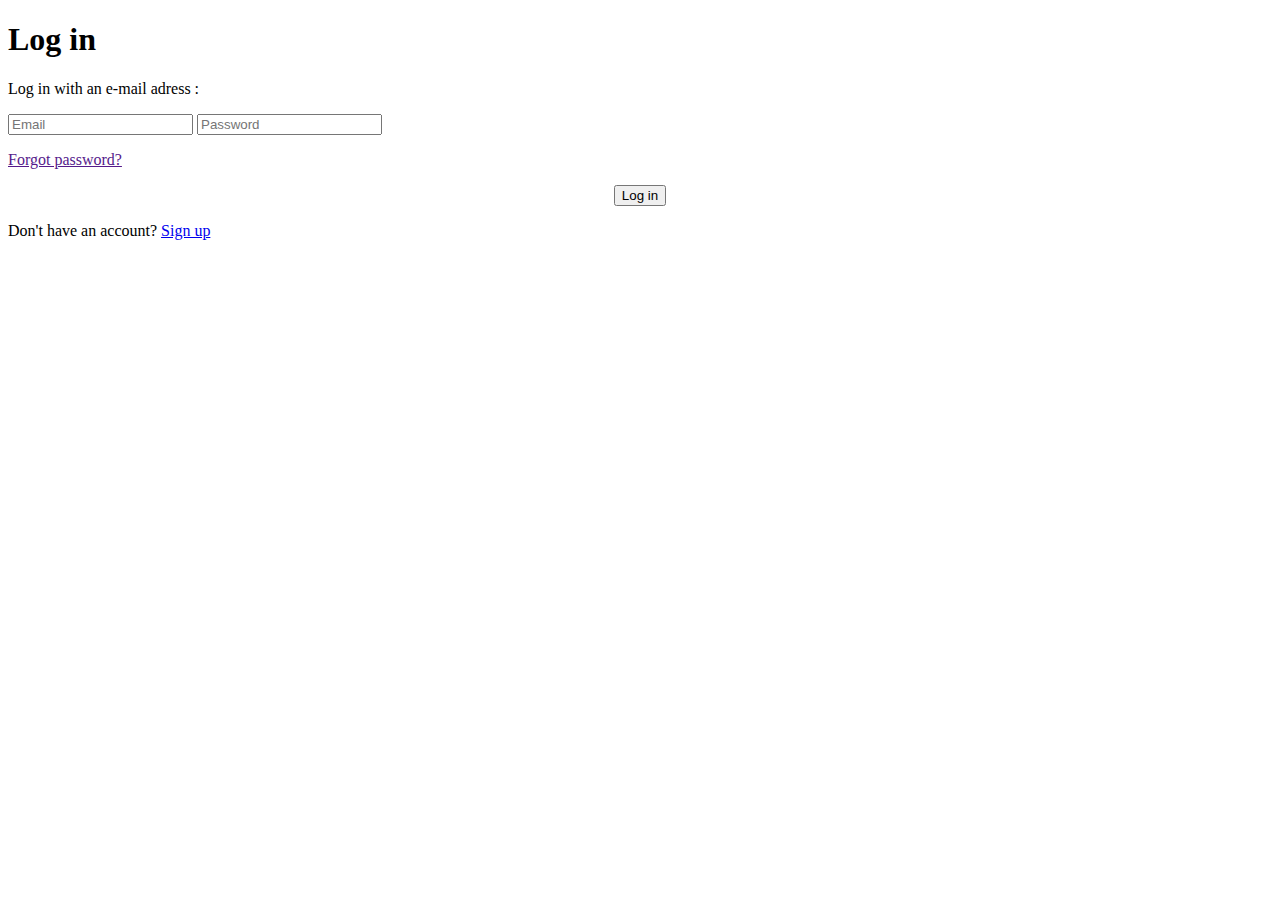
==== login.html @ c2f844f3 "Add files via upload" ====
<!DOCTYPE html>
<html lang="en">
<head>
    <meta charset="UTF-8">
    <meta name="viewport" content="width=device-width, initial-scale=1.0">
    <title>Login</title>
</head>
<body>
    <form method="POST" action="">     
        <h1>Log in</h1>
        <div class="social-media">
          <p><i class="fab fa-google"></i></p>
          <p><i class="fab fa-youtube"></i></p>
          <p><i class="fab fa-facebook-f"></i></p>
          <p><i class="fab fa-twitter"></i></p>
        </div>
        <p class="choose-email">Log in with an e-mail adress :</p>
        <div class="inputs">
          <input type="email" name="email" placeholder="Email" />
          <input type="password" name="password" placeholder="Password">
        </div>      
        <p class="forgot_password"><a href = ""> Forgot password? </a></p>
        <div align="center">  
          <button type="submit" name="send">Log in</button>
        </div>
        <p class="inscription">Don't have an account? <a href = "signup.html"> Sign up </a></p>  
      </form>
</body>
</html>
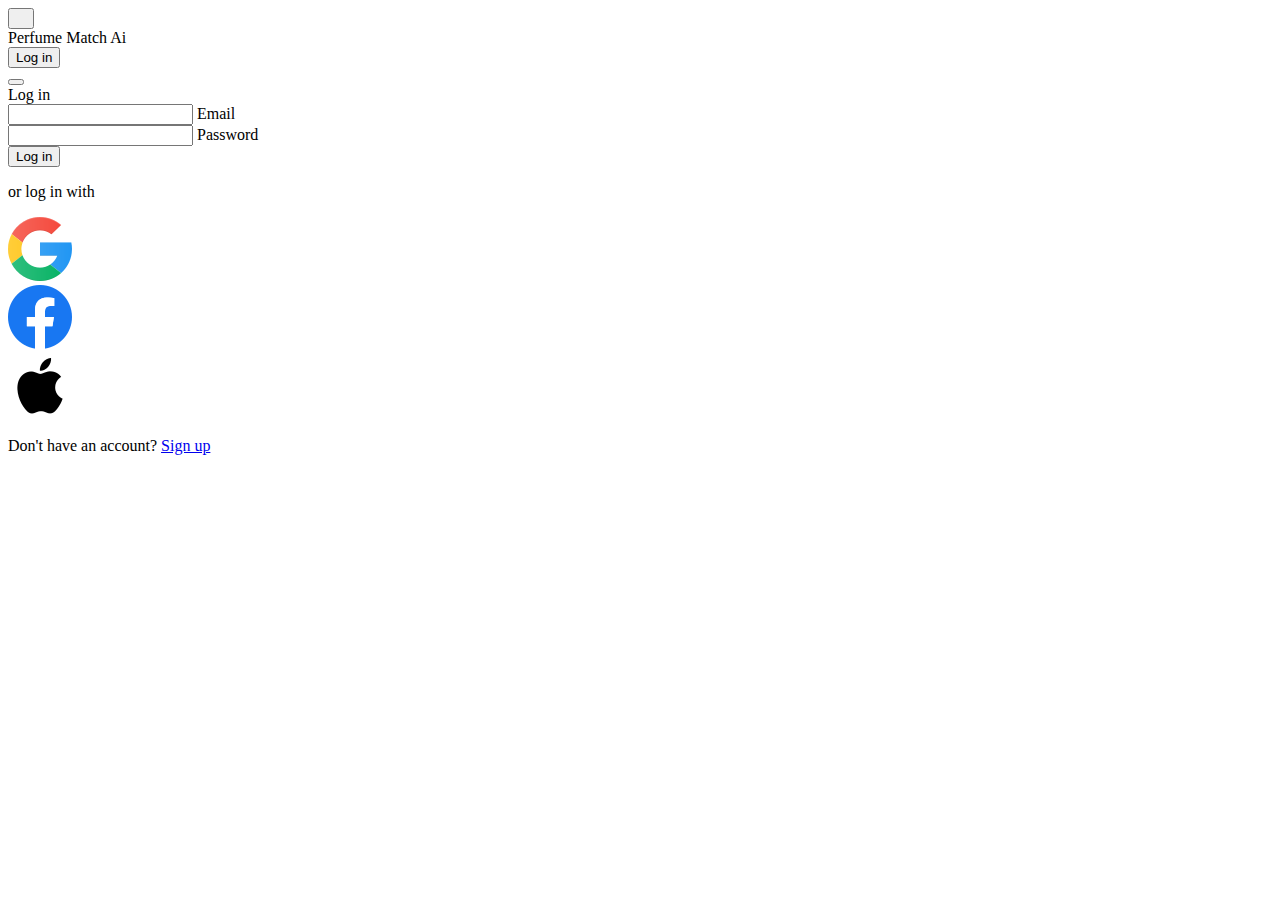
==== commit 0ece1e80: "Update login.html" ====
--- a/login.html
+++ b/login.html
@@ -3,27 +3,42 @@
 <head>
     <meta charset="UTF-8">
     <meta name="viewport" content="width=device-width, initial-scale=1.0">
-    <title>Login</title>
+    <link rel="stylesheet" href="https://use.fontawesome.com/releases/v5.13.0/css/all.css">
+    <link rel="stylesheet" href="https://fonts.googleapis.com/css2?family=Roboto:wght@400;500;700&display=swap" rel="stylesheet">
+    <link rel="stylesheet" href="https://cdnjs.cloudflare.com/ajax/libs/font-awesome/6.5.1/css/all.min.css" integrity="sha512-DTOQO9RWCH3ppGqcWaEA1BIZOC6xxalwEsw9c2QQeAIftl+Vegovlnee1c9QX4TctnWMn13TZye+giMm8e2LwA==" crossorigin="anonymous" referrerpolicy="no-referrer" />
+    <link rel="stylesheet" href="form.css">
+    <title>Log in</title>
 </head>
 <body>
-    <form method="POST" action="">     
-        <h1>Log in</h1>
+    <div class="header">
+        <div class="left-section">
+            <div class="menu-icon"><button class="header-button"><i class="fa-solid fa-bars"></i></button></div>
+            <div class="title">Perfume Match Ai</div>
+        </div>
+        <div class="right-section">
+            <div class="login-button"><button class="header-button" type="button">Log in</button></div>
+            <div class="cart-button"><button class="header-button"><i class="fa-solid fa-cart-shopping"></i></button></div>
+        </div>        
+    </div>
+
+    <div class=form method="POST" action="">     
+        <div class="title">Log in</div>
+        <div class="input-group">
+            <input required="" type="text" name="text" autocomplete="off" class="input">
+            <label class="user-label">Email</label>
+        </div>
+        <div class="input-group">
+            <input required="" type="password" name="text" autocomplete="off" class="input">
+            <label class="user-label">Password</label>
+        </div>
+        <div><button class="submit-button" type="submit">Log in</button></div>
+        <div><p class="choose-email">or log in with</p></div>
         <div class="social-media">
-          <p><i class="fab fa-google"></i></p>
-          <p><i class="fab fa-youtube"></i></p>
-          <p><i class="fab fa-facebook-f"></i></p>
-          <p><i class="fab fa-twitter"></i></p>
-        </div>
-        <p class="choose-email">Log in with an e-mail adress :</p>
-        <div class="inputs">
-          <input type="email" name="email" placeholder="Email" />
-          <input type="password" name="password" placeholder="Password">
-        </div>      
-        <p class="forgot_password"><a href = ""> Forgot password? </a></p>
-        <div align="center">  
-          <button type="submit" name="send">Log in</button>
-        </div>
-        <p class="inscription">Don't have an account? <a href = "signup.html"> Sign up </a></p>  
-      </form>
+            <div><img class="google" src="Logo/Google.png"></div>
+            <div><img class="facebook" src="Logo/Facebook.png"></div>
+            <div><img class="apple" src="Logo/Apple.png"></div>
+          </div>
+          <div><p class="inscription">Don't have an account? <a href = "signup.html"> Sign up </a></p></div>
+    </div>
 </body>
-</html>+</html>
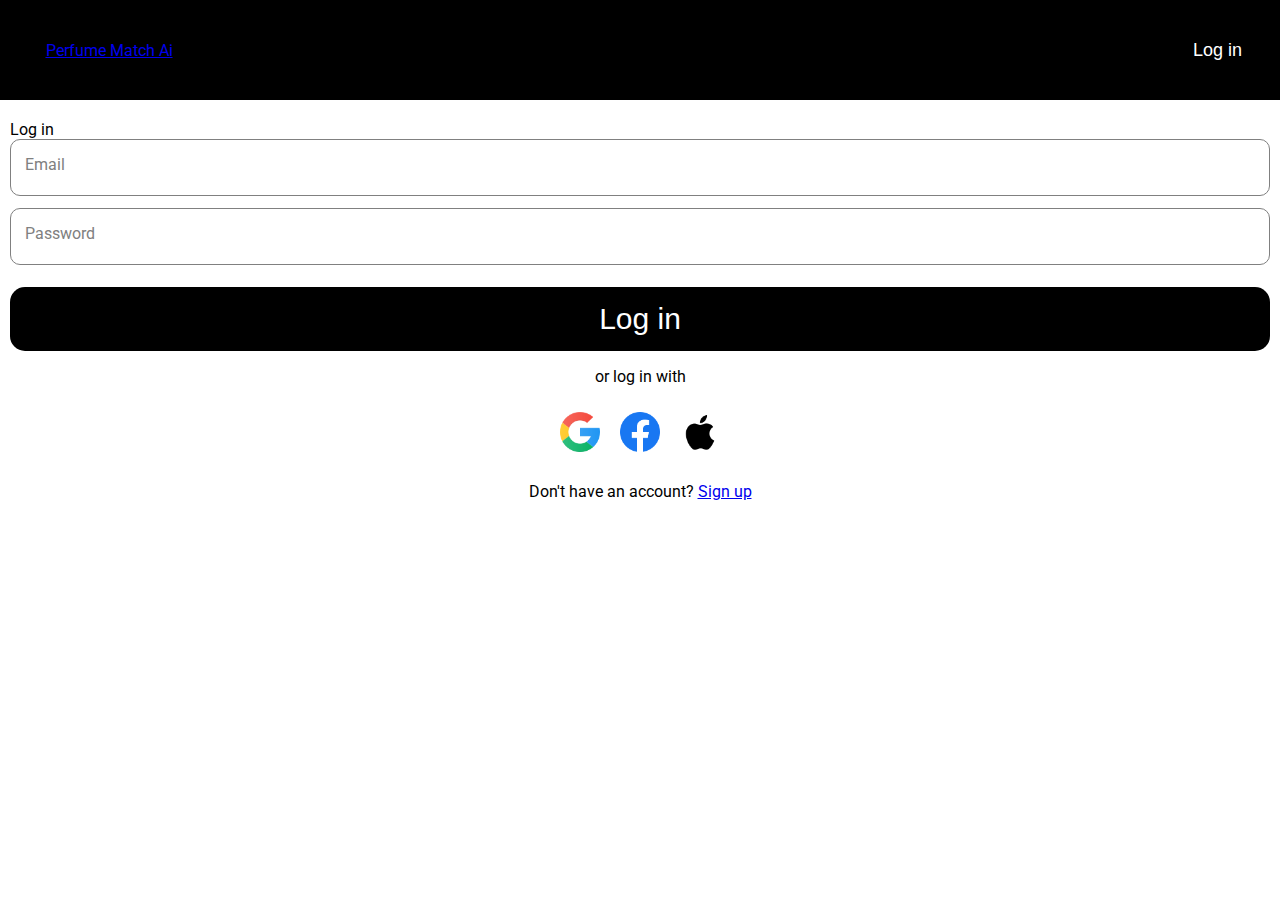
==== commit cf3cb504: "Update login.html" ====
--- a/login.html
+++ b/login.html
@@ -13,7 +13,7 @@
     <div class="header">
         <div class="left-section">
             <div class="menu-icon"><button class="header-button"><i class="fa-solid fa-bars"></i></button></div>
-            <div class="title">Perfume Match Ai</div>
+            <div><a href="index.html" class="title-header">Perfume Match Ai</a></div>
         </div>
         <div class="right-section">
             <div class="login-button"><button class="header-button" type="button">Log in</button></div>
@@ -22,7 +22,7 @@
     </div>
 
     <div class=form method="POST" action="">     
-        <div class="title">Log in</div>
+        <div class="title-form">Log in</div>
         <div class="input-group">
             <input required="" type="text" name="text" autocomplete="off" class="input">
             <label class="user-label">Email</label>
--- a/form.css
+++ b/form.css
@@ -0,0 +1,149 @@
+body{
+    font-family: "Roboto", Arial;
+    margin: 0;
+}
+.header{
+    background-color: black;
+    height: 100px;
+    display: flex;
+    flex-direction: row;
+    justify-content: space-between;
+    align-items: center;
+    position: fixed;
+    left: 0px;
+    right: 0px;
+    top: 0px;
+}
+.header-button{
+    color: white;
+    background-color: transparent;
+    border-width: 0;
+    font-size: 18px;
+}
+.left-section{
+    color: white;
+    display: flex;
+    justify-content: left;
+    align-items: center;
+    margin-left: 10px;
+}
+.menu-icon {
+    cursor: pointer;
+    margin-right: 10px;
+}
+.title{    
+    font-size: 25px;
+    font-weight: 700;
+    cursor: pointer;
+    flex-shrink: 0;
+    color: white;
+}
+.right-section{
+    color: white;
+    display: flex;
+    align-items: center;
+    justify-content: right;
+    flex-shrink: 0;
+    margin-right: 10px;
+}
+.login-button{
+    margin-right: 10px;
+}
+.login-button:hover,.cart-button:hover{
+    color: gray;
+    cursor: pointer;
+}
+
+
+
+
+
+
+
+.form{
+    /*border-style: solid;
+    border-width: 3px;
+    border-color: black;
+    border-radius: 10px;*/
+    display: flex;
+    flex-direction: column;
+    margin: 120px 10px;
+    height: 650px;
+}
+p{
+    text-align: center;
+    font-size: 16px;
+}
+
+.title{
+    color: black;
+    text-align:center;
+    font-size: 50px;
+    font-weight: 700;
+    margin: 30px 0;
+}
+
+
+.input-group {
+    position: relative;
+    margin-bottom: 12px;
+}
+    .input {
+        border: solid 1.5px gray;
+        border-radius: 10px; /* Changed from 1rem to 10px */
+        background: none;
+        padding: 10px; /* Changed from 0.7rem to 10px */
+        padding-left: 10px;
+        font-size: 16px; /* Changed from 1rem to 16px */
+        color: gray;
+        transition: border 150ms cubic-bezier(0.4, 0, 0.2, 1);
+        width: calc(100% - 22px); /* Adjusted width accounting for padding and border */
+        line-height: 24px; /* Changed from 1.5rem to 24px */
+        height: 35px;
+    }
+
+
+    .user-label { /*Placeholder*/
+        position: absolute;
+        left: 15px;
+        color: gray;
+        pointer-events: none;
+        transform: translateY(16px);
+        transition: 150ms cubic-bezier(0.4, 0, 0.2, 1);
+    }
+
+    .input:focus, input:valid { /*Outline selected*/
+        outline: none;
+        border: 1.5px solid #1a73e8;
+    }
+
+    .input:focus ~ label, input:valid ~ label { /*Short text*/
+        transform: translateY(-50%) scale(0.8);
+        background-color: white;
+        padding: 0 5px;
+        color: black;
+    }
+
+
+.submit-button{
+    padding: 15px 0px;
+    border-radius: 15px;
+    border:none;
+    font-size: 30px;
+    color: white;
+    background-color: black;
+    width: 100%;
+    cursor: pointer;
+    margin-top: 10px;
+}
+.social-media{
+    display: flex;
+    flex-direction: row;
+    justify-content: center;
+    align-items: center;
+}
+.google,.facebook,.apple{
+    margin: 10px;
+    width: 40px;
+    height: 40px;
+}
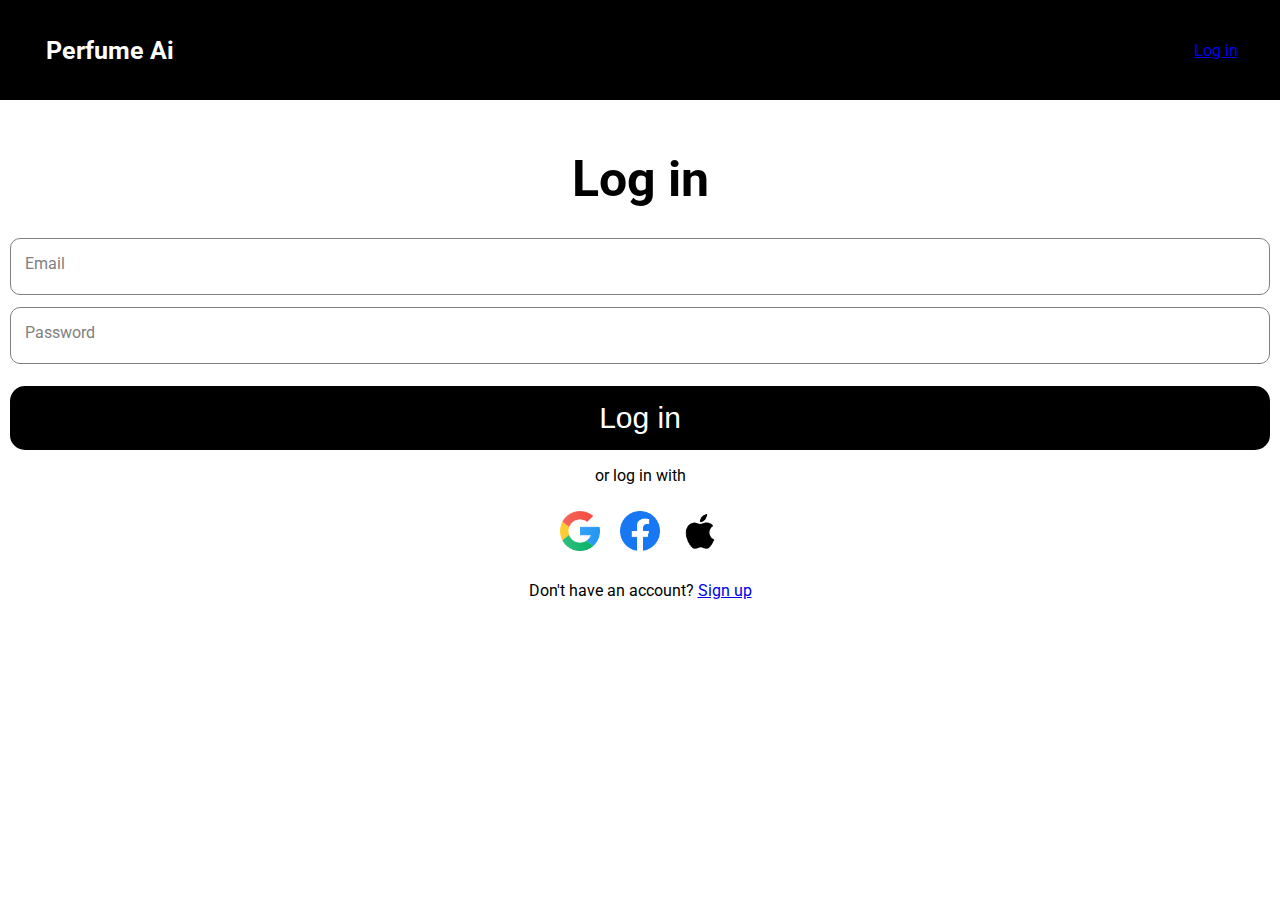
==== commit b7e84c18: "Update login.html" ====
--- a/login.html
+++ b/login.html
@@ -10,16 +10,16 @@
     <title>Log in</title>
 </head>
 <body>
-    <div class="header">
-        <div class="left-section">
-            <div class="menu-icon"><button class="header-button"><i class="fa-solid fa-bars"></i></button></div>
-            <div><a href="index.html" class="title-header">Perfume Match Ai</a></div>
-        </div>
-        <div class="right-section">
-            <div class="login-button"><button class="header-button" type="button">Log in</button></div>
-            <div class="cart-button"><button class="header-button"><i class="fa-solid fa-cart-shopping"></i></button></div>
-        </div>        
+  <div class="header">
+    <div class="left-section">
+        <div class="menu-icon"><button class="header-button"><i class="fa-solid fa-bars"></i></button></div>
+        <div class="title-header"><a href="index.html" class="title-header">Perfume Ai</a></div>
     </div>
+    <div class="right-section">
+        <div class="login-button"><a href="login.html" class="login-button">Log in</a></div>
+        <div class="cart-button"><button class="header-button"><i class="fa-solid fa-cart-shopping"></i></button></div>
+    </div>        
+</div>
 
     <div class=form method="POST" action="">     
         <div class="title-form">Log in</div>
--- a/form.css
+++ b/form.css
@@ -20,6 +20,13 @@
     border-width: 0;
     font-size: 18px;
 }
+.header-text-button{
+    color: white;
+    background-color: transparent;
+    border-width: 0;
+    font-size: 18px;
+    text-decoration: none;
+}
 .left-section{
     color: white;
     display: flex;
@@ -31,12 +38,13 @@
     cursor: pointer;
     margin-right: 10px;
 }
-.title{    
+.title-header{    
     font-size: 25px;
     font-weight: 700;
     cursor: pointer;
     flex-shrink: 0;
     color: white;
+    text-decoration: none;
 }
 .right-section{
     color: white;
@@ -75,7 +83,7 @@
     font-size: 16px;
 }
 
-.title{
+.title-form{
     color: black;
     text-align:center;
     font-size: 50px;
@@ -114,14 +122,14 @@
 
     .input:focus, input:valid { /*Outline selected*/
         outline: none;
-        border: 1.5px solid #1a73e8;
+        border: 1.5px solid black;
     }
 
     .input:focus ~ label, input:valid ~ label { /*Short text*/
         transform: translateY(-50%) scale(0.8);
         background-color: white;
         padding: 0 5px;
-        color: black;
+        color: #2196f3;
     }
 
 
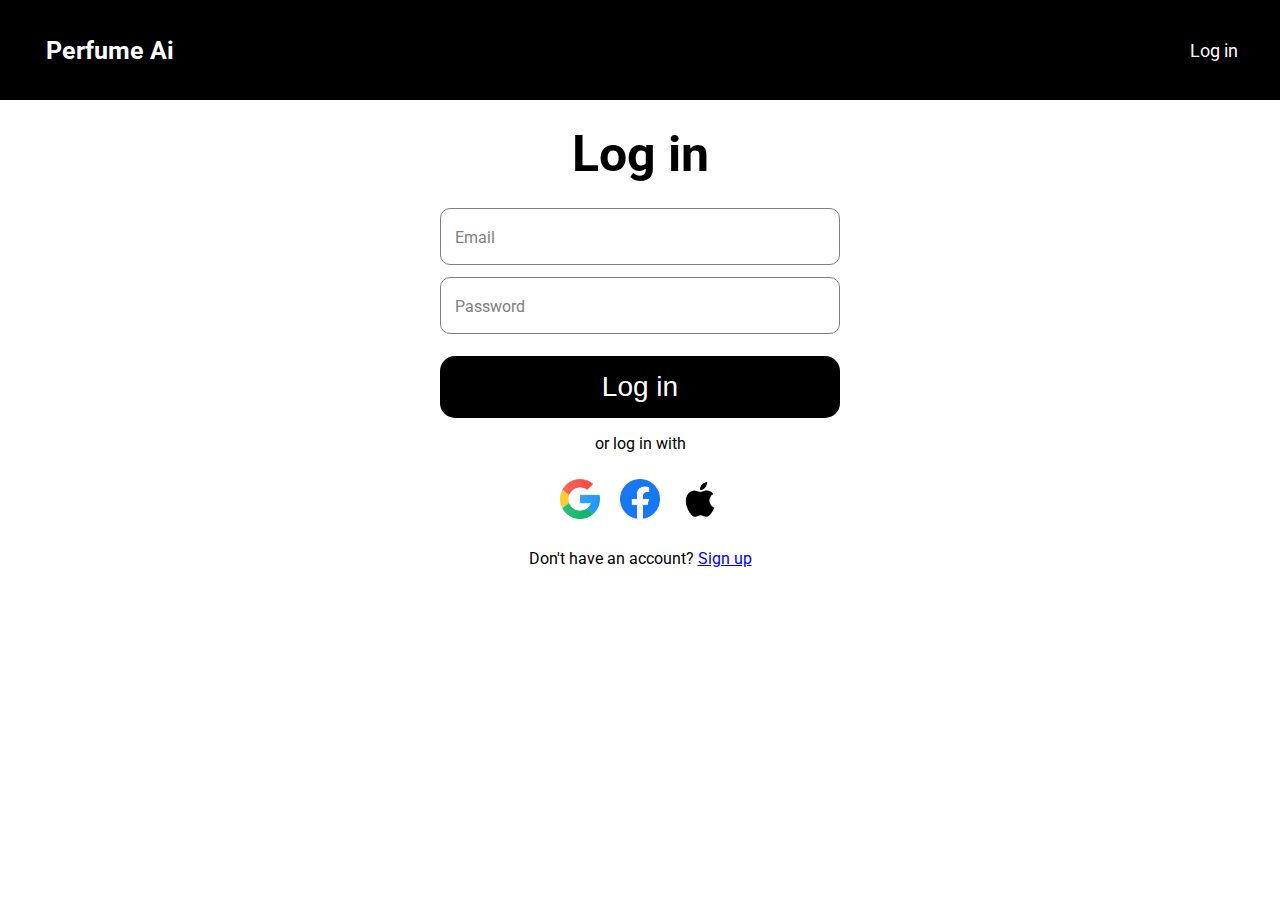
==== commit 0b6ed39c: "Update login.html" ====
--- a/login.html
+++ b/login.html
@@ -10,35 +10,40 @@
     <title>Log in</title>
 </head>
 <body>
-  <div class="header">
-    <div class="left-section">
-        <div class="menu-icon"><button class="header-button"><i class="fa-solid fa-bars"></i></button></div>
-        <div class="title-header"><a href="index.html" class="title-header">Perfume Ai</a></div>
+    <div class="header">
+        <div class="left-section">
+            <div class="menu-icon"><button class="header-button"><i class="fa-solid fa-bars"></i></button></div>
+            <div class="title-header"><a href="index.html" class="title-header">Perfume Ai</a></div>
+        </div>
+        <div class="right-section">
+            <div class="login-button"><a href="login.html" class="login-button">Log in</a></div>
+            <div class="cart-button"><button class="header-button"><i class="fa-solid fa-cart-shopping"></i></button></div>
+        </div>        
     </div>
-    <div class="right-section">
-        <div class="login-button"><a href="login.html" class="login-button">Log in</a></div>
-        <div class="cart-button"><button class="header-button"><i class="fa-solid fa-cart-shopping"></i></button></div>
-    </div>        
-</div>
 
-    <div class=form method="POST" action="">     
-        <div class="title-form">Log in</div>
-        <div class="input-group">
-            <input required="" type="text" name="text" autocomplete="off" class="input">
-            <label class="user-label">Email</label>
-        </div>
-        <div class="input-group">
-            <input required="" type="password" name="text" autocomplete="off" class="input">
-            <label class="user-label">Password</label>
-        </div>
-        <div><button class="submit-button" type="submit">Log in</button></div>
-        <div><p class="choose-email">or log in with</p></div>
-        <div class="social-media">
-            <div><img class="google" src="Logo/Google.png"></div>
-            <div><img class="facebook" src="Logo/Facebook.png"></div>
-            <div><img class="apple" src="Logo/Apple.png"></div>
-          </div>
-          <div><p class="inscription">Don't have an account? <a href = "signup.html"> Sign up </a></p></div>
+    
+    <div class="title-form">Log in</div>
+    
+    <div class="form">
+        <form action="" method="post">
+            <div class="input-group">
+                <input required="" type="text" name="email" autocomplete="off" class="input">
+                <label class="user-label">Email</label>
+            </div>
+            <div class="input-group">
+                <input required="" type="password" name="password" autocomplete="off" class="input">
+                <label class="user-label">Password</label>
+            </div>
+            <div><button class="submit-button" type="submit">Log in</button></div>
+        </form>
     </div>
+    
+    <div><p class="choose-email">or log in with</p></div>
+    <div class="social-media">
+        <div><img class="google" src="Logo/Google.png"></div>
+        <div><img class="facebook" src="Logo/Facebook.png"></div>
+        <div><img class="apple" src="Logo/Apple.png"></div>
+    </div>
+    <div><p class="inscription">Don't have an account? <a href = "signup.html"> Sign up </a></p></div>
 </body>
 </html>
--- a/form.css
+++ b/form.css
@@ -1,6 +1,7 @@
 body{
     font-family: "Roboto", Arial;
     margin: 0;
+    padding-top: 100px;
 }
 .header{
     background-color: black;
@@ -13,6 +14,7 @@
     left: 0px;
     right: 0px;
     top: 0px;
+    z-index: 9999;
 }
 .header-button{
     color: white;
@@ -44,6 +46,7 @@
     cursor: pointer;
     flex-shrink: 0;
     color: white;
+    border-width: 0;
     text-decoration: none;
 }
 .right-section{
@@ -56,6 +59,10 @@
 }
 .login-button{
     margin-right: 10px;
+    color: white;
+    border-width: 0;
+    font-size: 18px;
+    text-decoration: none;
 }
 .login-button:hover,.cart-button:hover{
     color: gray;
@@ -66,78 +73,67 @@
 
 
 
-
-
 .form{
-    /*border-style: solid;
-    border-width: 3px;
-    border-color: black;
-    border-radius: 10px;*/
+    margin: 0px 15px;
+    margin-top: 25px;
+    margin-bottom: 0;
     display: flex;
-    flex-direction: column;
-    margin: 120px 10px;
-    height: 650px;
+    flex-direction: row;
+    justify-content: center;
 }
 p{
     text-align: center;
     font-size: 16px;
 }
-
 .title-form{
     color: black;
     text-align:center;
     font-size: 50px;
     font-weight: 700;
-    margin: 30px 0;
+    margin: 0;
+    margin-top: 25px;
 }
-
-
 .input-group {
     position: relative;
     margin-bottom: 12px;
 }
     .input {
         border: solid 1.5px gray;
-        border-radius: 10px; /* Changed from 1rem to 10px */
+        border-radius: 10px;
         background: none;
-        padding: 10px; /* Changed from 0.7rem to 10px */
+        padding: 10px;
         padding-left: 10px;
-        font-size: 16px; /* Changed from 1rem to 16px */
-        color: gray;
+        font-size: 16px;
+        color: black;
         transition: border 150ms cubic-bezier(0.4, 0, 0.2, 1);
-        width: calc(100% - 22px); /* Adjusted width accounting for padding and border */
-        line-height: 24px; /* Changed from 1.5rem to 24px */
+        width: calc(100% - 22px);
         height: 35px;
     }
-
-
-    .user-label { /*Placeholder*/
+    .user-label {
         position: absolute;
         left: 15px;
         color: gray;
         pointer-events: none;
-        transform: translateY(16px);
+        transform: translateY(-50%);
+        top: 50%;
         transition: 150ms cubic-bezier(0.4, 0, 0.2, 1);
     }
-
-    .input:focus, input:valid { /*Outline selected*/
+    .input:focus, .input:valid {
         outline: none;
-        border: 1.5px solid black;
+        border: 1.5px solid #2196f3;
     }
-
-    .input:focus ~ label, input:valid ~ label { /*Short text*/
-        transform: translateY(-50%) scale(0.8);
+    .input:focus ~ .user-label,
+    .input:valid ~ .user-label {
+        transform: translateY(-200%) scale(0.8);
         background-color: white;
         padding: 0 5px;
         color: #2196f3;
     }
-
-
 .submit-button{
     padding: 15px 0px;
     border-radius: 15px;
     border:none;
-    font-size: 30px;
+    font-size: 28px;
     color: white;
     background-color: black;
     width: 100%;
@@ -155,3 +151,14 @@
     width: 40px;
     height: 40px;
 }
+
+
+
+form{
+    width: 400px;
+}
+@media screen and (max-width: 550px) {
+    form{
+        width: 100%;
+    }
+}
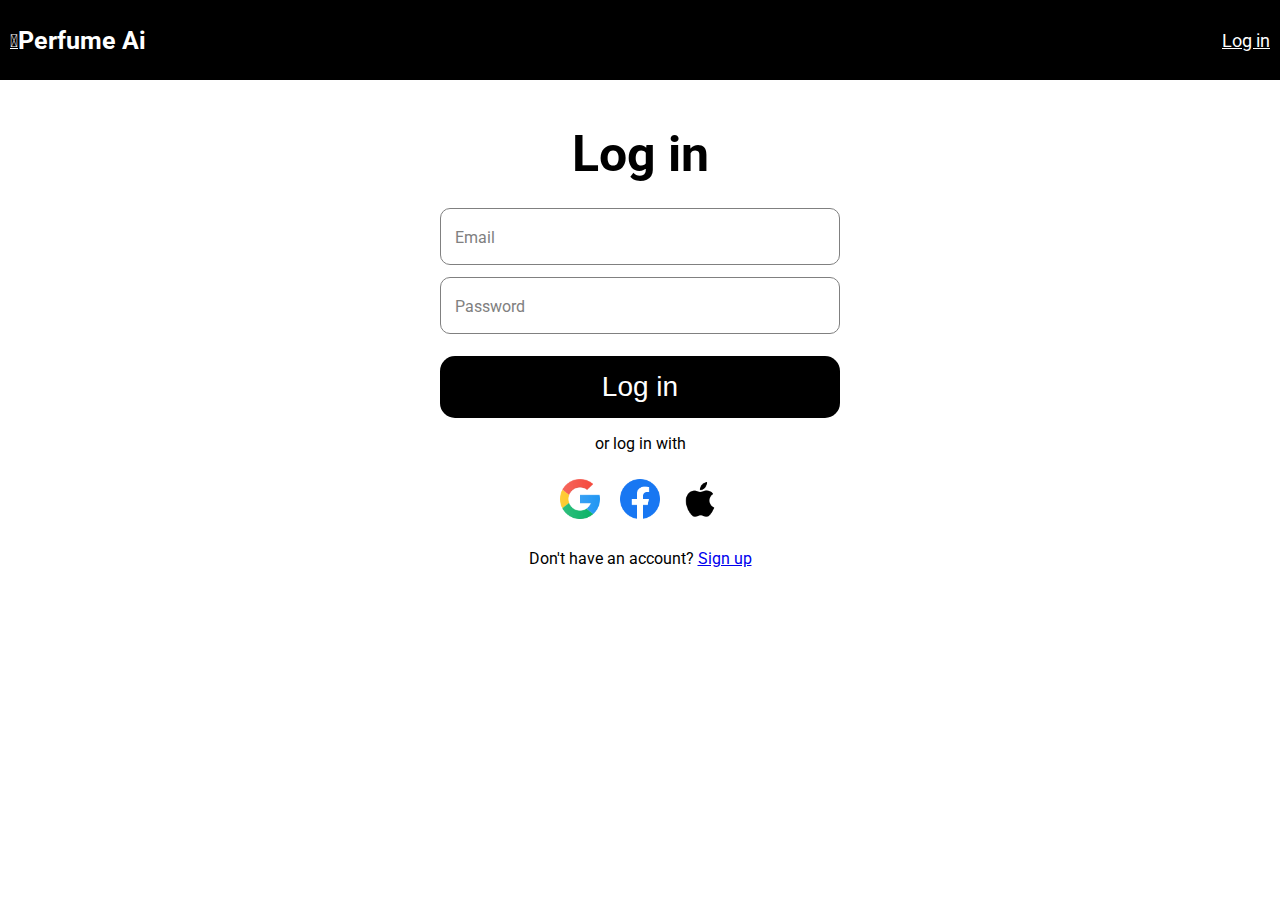
==== commit 5e140729: "Update login.html" ====
--- a/login.html
+++ b/login.html
@@ -12,20 +12,18 @@
 <body>
     <div class="header">
         <div class="left-section">
-            <div class="menu-icon"><button class="header-button"><i class="fa-solid fa-bars"></i></button></div>
-            <div class="title-header"><a href="index.html" class="title-header">Perfume Ai</a></div>
+            <div><a href="#" class="header-button"><i class="fa-solid fa-bars"></i></a></div>
+            <div><a href="index.html" class="title-header">Perfume Ai</a></div>
         </div>
         <div class="right-section">
-            <div class="login-button"><a href="login.html" class="login-button">Log in</a></div>
-            <div class="cart-button"><button class="header-button"><i class="fa-solid fa-cart-shopping"></i></button></div>
+            <div><a href="login.html" class="header-button">Log in</a></div>
+            <div><a href="cart.html" class="header-button"><i class="fa-solid fa-cart-shopping"></i></a></div>
         </div>        
     </div>
 
-    
     <div class="title-form">Log in</div>
-    
     <div class="form">
-        <form action="" method="post">
+        <form action="login.php" method="post">
             <div class="input-group">
                 <input required="" type="text" name="email" autocomplete="off" class="input">
                 <label class="user-label">Email</label>
@@ -37,7 +35,6 @@
             <div><button class="submit-button" type="submit">Log in</button></div>
         </form>
     </div>
-    
     <div><p class="choose-email">or log in with</p></div>
     <div class="social-media">
         <div><img class="google" src="Logo/Google.png"></div>
--- a/form.css
+++ b/form.css
@@ -5,7 +5,7 @@
 }
 .header{
     background-color: black;
-    height: 100px;
+    height: 80px;
     display: flex;
     flex-direction: row;
     justify-content: space-between;
@@ -69,14 +69,9 @@
     cursor: pointer;
 }
 
-
-
-
-
 .form{
     margin: 0px 15px;
     margin-top: 25px;
-    margin-bottom: 0;
     display: flex;
     flex-direction: row;
     justify-content: center;
@@ -152,8 +147,6 @@
     height: 40px;
 }
 
-
-
 form{
     width: 400px;
 }
